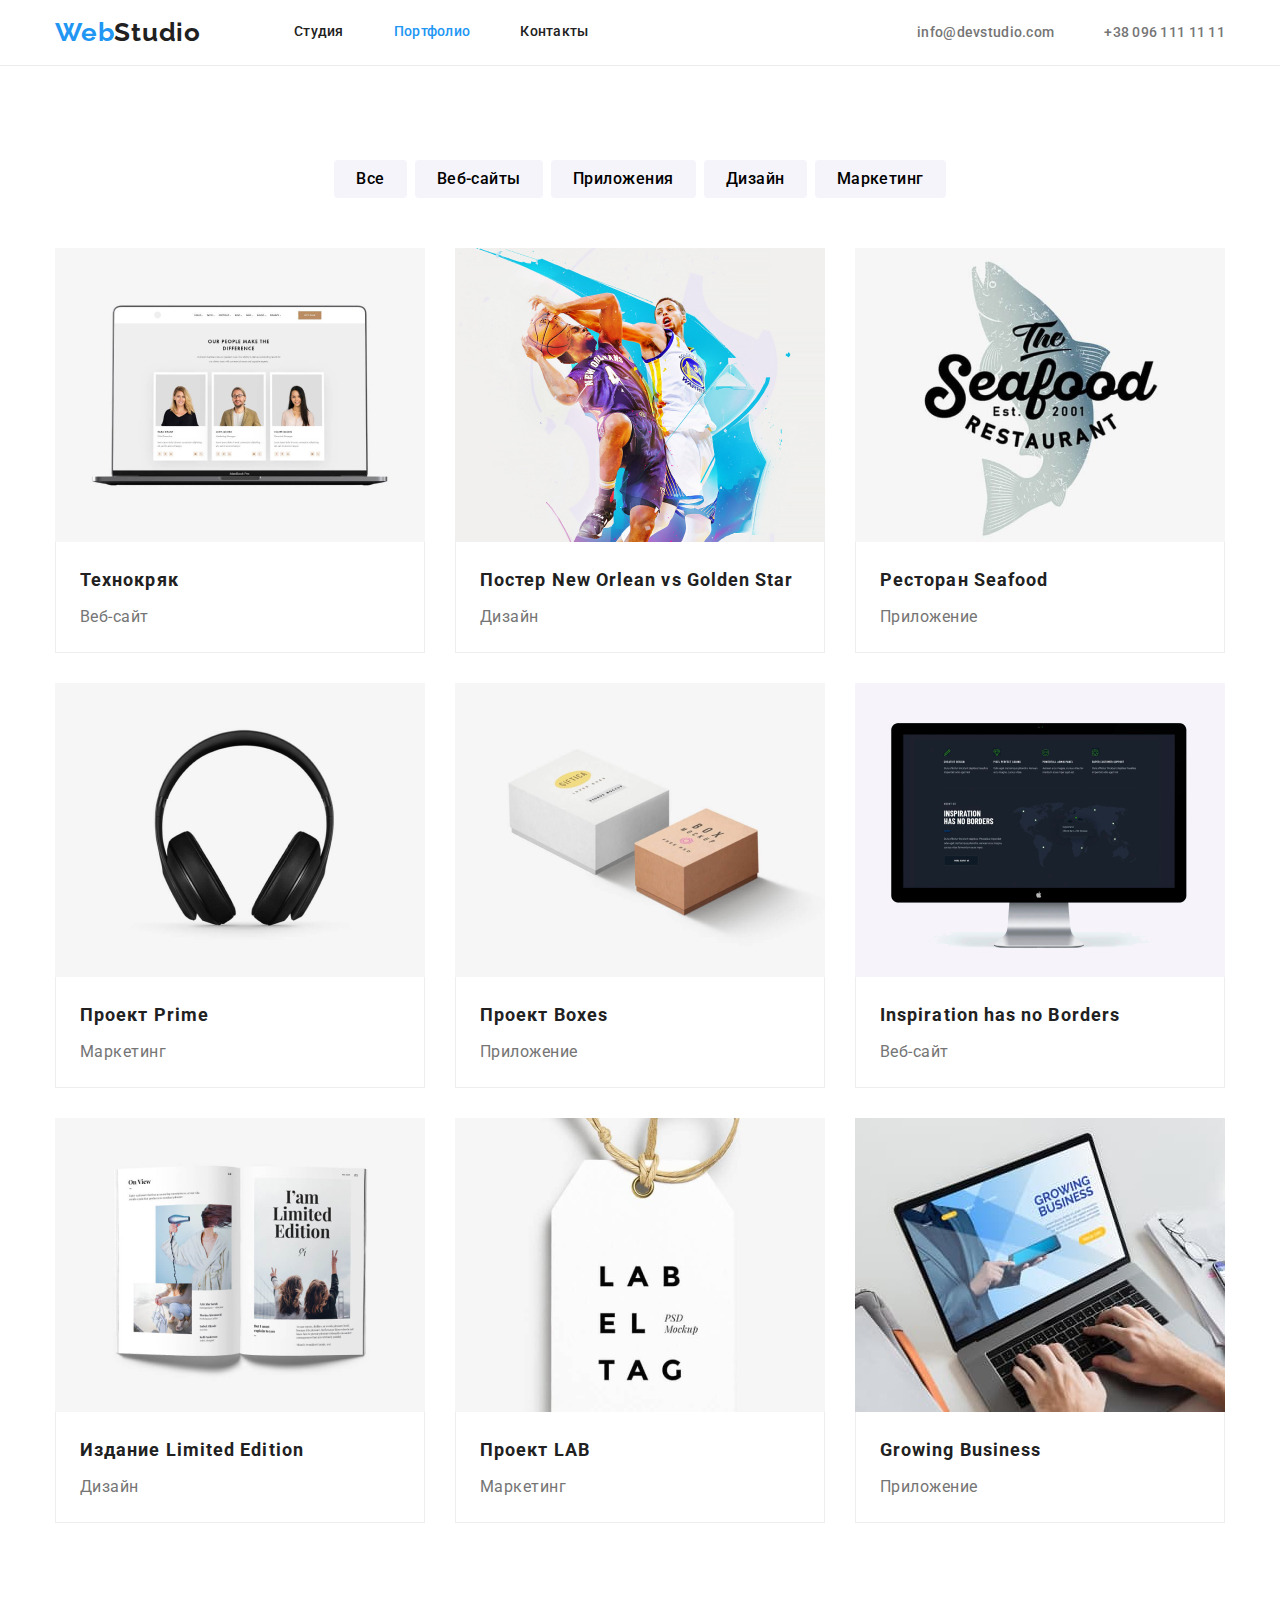
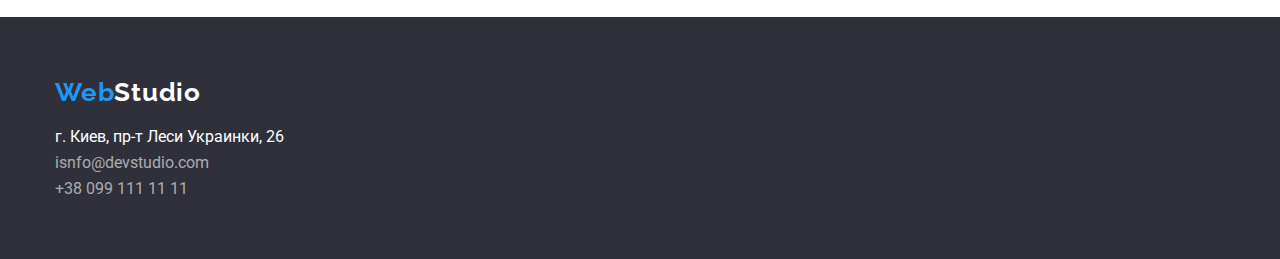
==== portfolio.html @ e45b75da "1" ====
<!DOCTYPE html>
<html lang="ru">
  <head>
    <meta charset="UTF-8" />
    <meta http-equiv="X-UA-Compatible" content="IE=edge" />
    <meta name="viewport" content="width=device-width, initial-scale=1.0" />
    <title>Document</title>
    <link
      rel="stylesheet"
      href="https://cdnjs.cloudflare.com/ajax/libs/modern-normalize/1.1.0/modern-normalize.min.css"
    />
    <link rel="preconnect" href="https://fonts.googleapis.com" />
    <link rel="preconnect" href="https://fonts.gstatic.com" crossorigin />
    <link rel="preconnect" href="https://fonts.googleapis.com" />
    <link rel="preconnect" href="https://fonts.gstatic.com" crossorigin />
    <link
      href="https://fonts.googleapis.com/css2?family=Raleway:wght@700&family=Roboto:wght@400;500;700;900&display=swap"
      rel="stylesheet"
    />
    <link rel="stylesheet" href="./css/stile.css" />
  </head>
  <body class="body">
    <header class="header">
      <div class="container header-conteiner">
        <nav class="navigation">
          <a href="" class="header-logo logo"
            ><span class="color-logo">Web</span>Studio</a
          >
          <ul class="header-list">
            <li class="header-item">
              <a href="./index.html" class="header-link">Студия</a>
            </li>
            <li class="header-item">
              <a href="./portfolio.html" class="header-link"
                ><span class="color-studio">Портфолио</span></a
              >
            </li>
            <li class="header-item">
              <a href="" class="header-link">Контакты</a>
            </li>
          </ul>
        </nav>
        <ul class="header-list-contacts">
          <li class="header-item-contacts">
            <a href="mailto:info@devstudio.com" class="header-link-tel"
              >info@devstudio.com</a
            >
          </li>
          <li class="header-item-contacts">
            <a href="tel:+380961111111" class="header-link-tel"
              >+38 096 111 11 11</a
            >
          </li>
        </ul>
      </div>
    </header>
    <main>
      <section class="section filter">
        <div class="container container-content">
          <h1 class="visually-hidden">Фильтры</h1>
          <ul class="filter-list">
            <li class="filter-item">
              <button type="button" class="filter-btn">Все</button>
            </li>
            <li class="filter-item">
              <button type="button" class="filter-btn">Веб-сайты</button>
            </li>
            <li class="filter-item">
              <button type="button" class="filter-btn">Приложения</button>
            </li>
            <li class="filter-item">
              <button type="button" class="filter-btn">Дизайн</button>
            </li>
            <li class="filter-item">
              <button type="button" class="filter-btn">Маркетинг</button>
            </li>
          </ul>
          <ul class="content-list">
            <li class="content-item">
              <a href="">
                <img
                  src="./images/Технокряк.jpg"
                  alt="Фото команды проэкта"
                  width="370"
                  class="content-foto"
                />
                <div class="content-div">
                  <h2 class="content-title">Технокряк</h2>
                  <p class="content-text">Веб-сайт</p>
                </div>
              </a>
            </li>
            <li class="content-item">
              <a href="">
                <img
                  src="./images/постер.jpg"
                  alt="Фото постера New Orlean vs Golden Star"
                  width="370"
                  class="content-foto"
                />
                <div class="content-div">
                  <h2 class="content-title">
                    Постер New Orlean vs Golden Star
                  </h2>
                  <p class="content-text">Дизайн</p>
                </div>
              </a>
            </li>
            <li class="content-item">
              <a href="">
                <img
                  src="./images/логотип.jpg"
                  alt="Логотип ресторана Seafood"
                  width="370"
                  class="content-foto"
                />
                <div class="content-div">
                  <h2 class="content-title">Ресторан Seafood</h2>
                  <p class="content-text">Приложение</p>
                </div>
              </a>
            </li>
            <li class="content-item">
              <a href="">
                <img
                  src="./images/наушники.jpg"
                  alt="Фото наушников"
                  width="370"
                  class="content-foto"
                />
                <div class="content-div">
                  <h2 class="content-title">Проект Prime</h2>
                  <p class="content-text">Маркетинг</p>
                </div>
              </a>
            </li>
            <li class="content-item">
              <a href="">
                <img
                  src="./images/коробки.jpg"
                  alt="Фото двух коробок"
                  width="370"
                  class="content-foto"
                />
                <div class="content-div">
                  <h2 class="content-title">Проект Boxes</h2>
                  <p class="content-text">Приложение</p>
                </div>
              </a>
            </li>
            <li class="content-item">
              <a href="">
                <img
                  src="./images/Экран-монитора.jpg"
                  alt="Фото рабочей панели сайта"
                  width="370"
                  class="content-foto"
                />
                <div class="content-div">
                  <h2 class="content-title">Inspiration has no Borders</h2>
                  <p class="content-text">Веб-сайт</p>
                </div>
              </a>
            </li>
            <li class="content-item">
              <a href="">
                <img
                  src="./images/Страницы.jpg"
                  alt="Фото двух страниц из книги"
                  width="370"
                  class="content-foto"
                />
                <div class="content-div">
                  <h2 class="content-title">Издание Limited Edition</h2>
                  <p class="content-text">Дизайн</p>
                </div>
              </a>
            </li>
            <li class="content-item">
              <a href="">
                <img
                  src="./images/Стилизованные-буквы.jpg"
                  alt="Фото страницы с буквами со стилизированным шрифтом"
                  width="370"
                  class="content-foto"
                />
                <div class="content-div">
                  <h2 class="content-title">Проект LAB</h2>
                  <p class="content-text">Маркетинг</p>
                </div>
              </a>
            </li>
            <li class="content-item">
              <a href="">
                <img
                  src="./images/открытый-ноут.jpg"
                  alt="Фото ноутбука с запущенным приложением"
                  width="370"
                  class="content-foto"
                />
                <div class="content-div">
                  <h2 class="content-title">Growing Business</h2>
                  <p class="content-text">Приложение</p>
                </div>
              </a>
            </li>
          </ul>
        </div>
      </section>
    </main>
    <footer class="footer">
      <div class="container container-footer">
        <a href="" class="footer-logo logo"
          ><span class="color-logo">Web</span>Studio</a
        >
        <address class="footer-address">
          <ul class="footer-list">
            <li class="footer-item">
              <a href="" class="footer-link-address"
                >г. Киев, пр-т Леси Украинки, 26</a
              >
            </li>
            <li class="footer-item">
              <a href="mailto:info@devstudio.com" class="footer-link"
                >isnfo@devstudio.com</a
              >
            </li>
            <li class="footer-item">
              <a href="tel:+380991111111" class="footer-link"
                >+38 099 111 11 11</a
              >
            </li>
          </ul>
        </address>
      </div>
    </footer>
  </body>
</html>
---- css/stile.css ----
:root {
  --header-color-white: #ffffff;
  --header-color-black: #212121;
  --text-color-grey: #757575;
  --btn-color-blue: #2196f3;
  --fon-background-grey: #2f303a;
  --fon-background-white: #e5e5e5;
  --bacground-team: #f5f4fa;
  --footer-link-color: rgba(255, 255, 255, 0.6);
}

body {
  font-family: "Roboto", sans-serif;
  color: var(--text-color-grey);
}

/* different*/
.visually-hidden {
  position: absolute;
  white-space: nowrap;
  width: 1px;
  height: 1px;
  overflow: hidden;
  border: 0;
  padding: 0;
  clip: rect(0 0 0 0);
  clip-path: inset(50%);
  margin: -1px;
}
img {
  display: block;
  max-width: 100%;
  height: auto;
}
a {
  text-decoration: none;
}

li {
  list-style-type: none;
}

p,
h1,
h2,
h3,
h4,
h5,
h6 {
  margin: 0;
}
ul {
  margin: 0;
  padding: 0;
}

/* header */
.container {
  width: 1200px;
  padding-left: 15px;
  padding-right: 15px;
  margin-left: auto;
  margin-right: auto;
}
.header-conteiner {
  display: flex;
  align-items: center;
}
.header {
  border-bottom: 1px solid #ececec;
}

.navigation {
  display: flex;
  align-items: center;
}
.logo {
  font-family: "Raleway", sans-serif;
  font-weight: 700;
  font-size: 26px;
  line-height: 1.19;
  letter-spacing: 0.03em;
}
.header-logo {
  margin-right: 93px;
  color: var(--header-color-black);
}
.color-logo {
  color: var(--btn-color-blue);
}

.header-list {
  display: flex;
}
.header-item {
  font-weight: 500;
  font-size: 14px;
  line-height: 1.14;
  letter-spacing: 0.02em;
  color: var(--text-color-grey);
}
.header-list .header-item:not(:last-child) {
  margin-right: 50px;
}
.header-list-contacts {
  display: flex;
  margin-left: auto;
}
.header-list-contacts .header-item-contacts:not(:last-child) {
  margin-right: 50px;
}

.header-link {
  display: block;
  padding-top: 24px;
  padding-bottom: 25px;
  font-weight: 500;
  font-size: 14px;
  line-height: 1.14;
  letter-spacing: 0.02em;
  color: var(--header-color-black);
}
.color-studio {
  color: var(--btn-color-blue);
}
.header-link:hover,
.header-link:focus,
.header-link:active {
  color: var(--btn-color-blue);
}

.header-link-tel {
  display: block;
  font-weight: 500;
  font-size: 14px;
  line-height: 1.14;
  letter-spacing: 0.02em;
  color: var(--text-color-grey);
}
.header-link-tel:hover,
.header-link-tel:focus,
.header-link-tel:active {
  color: var(--btn-color-blue);
}

/* .index.html */
/* hero */

.hero {
  padding-top: 200px;
  padding-bottom: 200px;
  background: var(--fon-background-grey);
}

.hero-title {
  display: block;
  width: 696px;
  margin: 0 auto;
  text-align: center;
  font-weight: 900;
  font-size: 44px;
  line-height: 1.36;
  letter-spacing: 0.06em;
  text-transform: uppercase;
  color: var(--header-color-white);
}

.btn {
  display: block;
  width: 200px;
  margin: 0 auto;
  text-align: center;
  margin-top: 30px;
  border-radius: 4px;

  font-family: inherit;
  font-weight: 700;
  font-size: 16px;
  line-height: 1.87;
  letter-spacing: 0.06em;
  color: var(--header-color-white);
  background-color: var(--btn-color-blue);
  cursor: pointer;
}

.btn:hover,
.filter-btn:hover,
.btn:focus,
.filter-btn:focus,
.btn:active,
.filter-btn:active {
  color: var(--header-color-white);
  background-color: var(--btn-color-blue);
}

/* benefits */
.section {
  padding-top: 94px;
  padding-bottom: 94px;
}
.benefits-our {
  font-weight: 700;
  font-size: 36px;
  line-height: 1.17;
  letter-spacing: 0.03em;
  color: var(--header-color-black);
}
.benefits-list {
  display: flex;
}
.benefits-item:not(:last-child) {
  margin-right: 30px;
}
.benefits-title {
  margin-bottom: 10px;
  font-weight: 700;
  font-size: 14px;
  line-height: 1.14;
  letter-spacing: 0.03em;
  text-transform: uppercase;
  color: var(--header-color-black);
}

.benefits-text {
  font-weight: 400;
  font-size: 14px;
  line-height: 1.71;
  letter-spacing: 0.03em;
  color: var(--text-color-grey);
}
/* work */
.work {
  padding-top: 0;
}
.our-work {
  text-align: center;
  margin-bottom: 50px;
  font-weight: 700;
  font-size: 36px;
  line-height: 1.17;
  letter-spacing: 0.03em;
  color: var(--header-color-black);
}
.work-list {
  display: flex;
}
.work-item:not(:last-child) {
  margin-right: 30px;
}

/* team */
.team {
  background: var(--bacground-team);
}
.team-our {
  margin-bottom: 50px;
  text-align: center;
  font-weight: 700;
  font-size: 36px;
  line-height: 1.17;
  letter-spacing: 0.03em;
  color: var(--header-color-black);
}
.team-list {
  display: flex;
}

.team-item:not(:last-child) {
  margin-right: 30px;
}
.team-div {
  padding-top: 30px;
  padding-bottom: 30px;
  border: 1px solid #eeeeee;
  border-top: none;
}
.team-name {
  text-align: center;
  font-weight: 500;
  font-size: 16px;
  line-height: 1.19;
  letter-spacing: 0.03em;
  color: var(--header-color-black);
}
.team-list:not(:last-child) {
  margin-right: 30px;
}

.team-text {
  text-align: center;
  margin-top: 10px;
  font-weight: 400;
  font-size: 16px;
  line-height: 1.19;
  letter-spacing: 0.03em;
  color: var(--text-color-grey);
}

/* portfolio */
/* filter */

.filter-list {
  display: flex;
  flex-wrap: wrap;
  justify-content: center;
  margin-bottom: 50px;
}
.filter-item:not(:first-child) {
  margin-left: 8px;
}

.filter-btn {
  padding: 6px 22px;
  font-family: inherit;
  font-weight: 500;
  font-size: 16px;
  line-height: 1.63;
  letter-spacing: 0.03em;
  background: #f5f4fa;
  border-radius: 4px;
  border: none;
  cursor: pointer;
}

.color-portfolio {
  color: var(--btn-color-blue);
}

.filter-list .filter-btn:not(:last-child) {
  margin-left: 8px;
}
/* content */
.content-list {
  display: flex;
  flex-wrap: wrap;
  margin: -15px;
}

.content-item {
  width: calc((100% - 90px) / 3);
  margin: 15px;
}
.img {
  display: block;
  max-width: 100%;
  max-height: auto;
}
.content-div {
  padding-top: 20px;
  padding-bottom: 20px;
  padding-left: 24px;
  padding-right: 24px;
  border: 1px solid #eeeeee;
  border-top: none;
}
.content-title {
  margin-bottom: 4px;
  font-weight: 700;
  font-size: 18px;
  line-height: 2;
  letter-spacing: 0.06em;
  color: var(--header-color-black);
}

.content-text {
  font-size: 16px;
  line-height: 1.87;
  letter-spacing: 0.03em;
  color: var(--text-color-grey);
}

/* footer */

.footer {
  padding-bottom: 60px;
  padding-top: 60px;
  background-color: var(--fon-background-grey);
}

.footer-logo {
  display: inline-block;
  margin-bottom: 20px;
}
.footer-address {
  font-style: normal;
}

.footer-item:not(:last-child) {
  margin-bottom: 8px;
}

.footer-link:hover,
.footer-link-address:hover,
.footer-link:focus,
.footer-link-address:focus,
.footer-link:active,
.footer-link-address:active {
  color: var(--btn-color-blue);
}
.footer-logo {
  color: var(--header-color-white);
}
.footer-link-address {
  color: var(--header-color-white);
}
.footer-link {
  color: var(--footer-link-color);
}
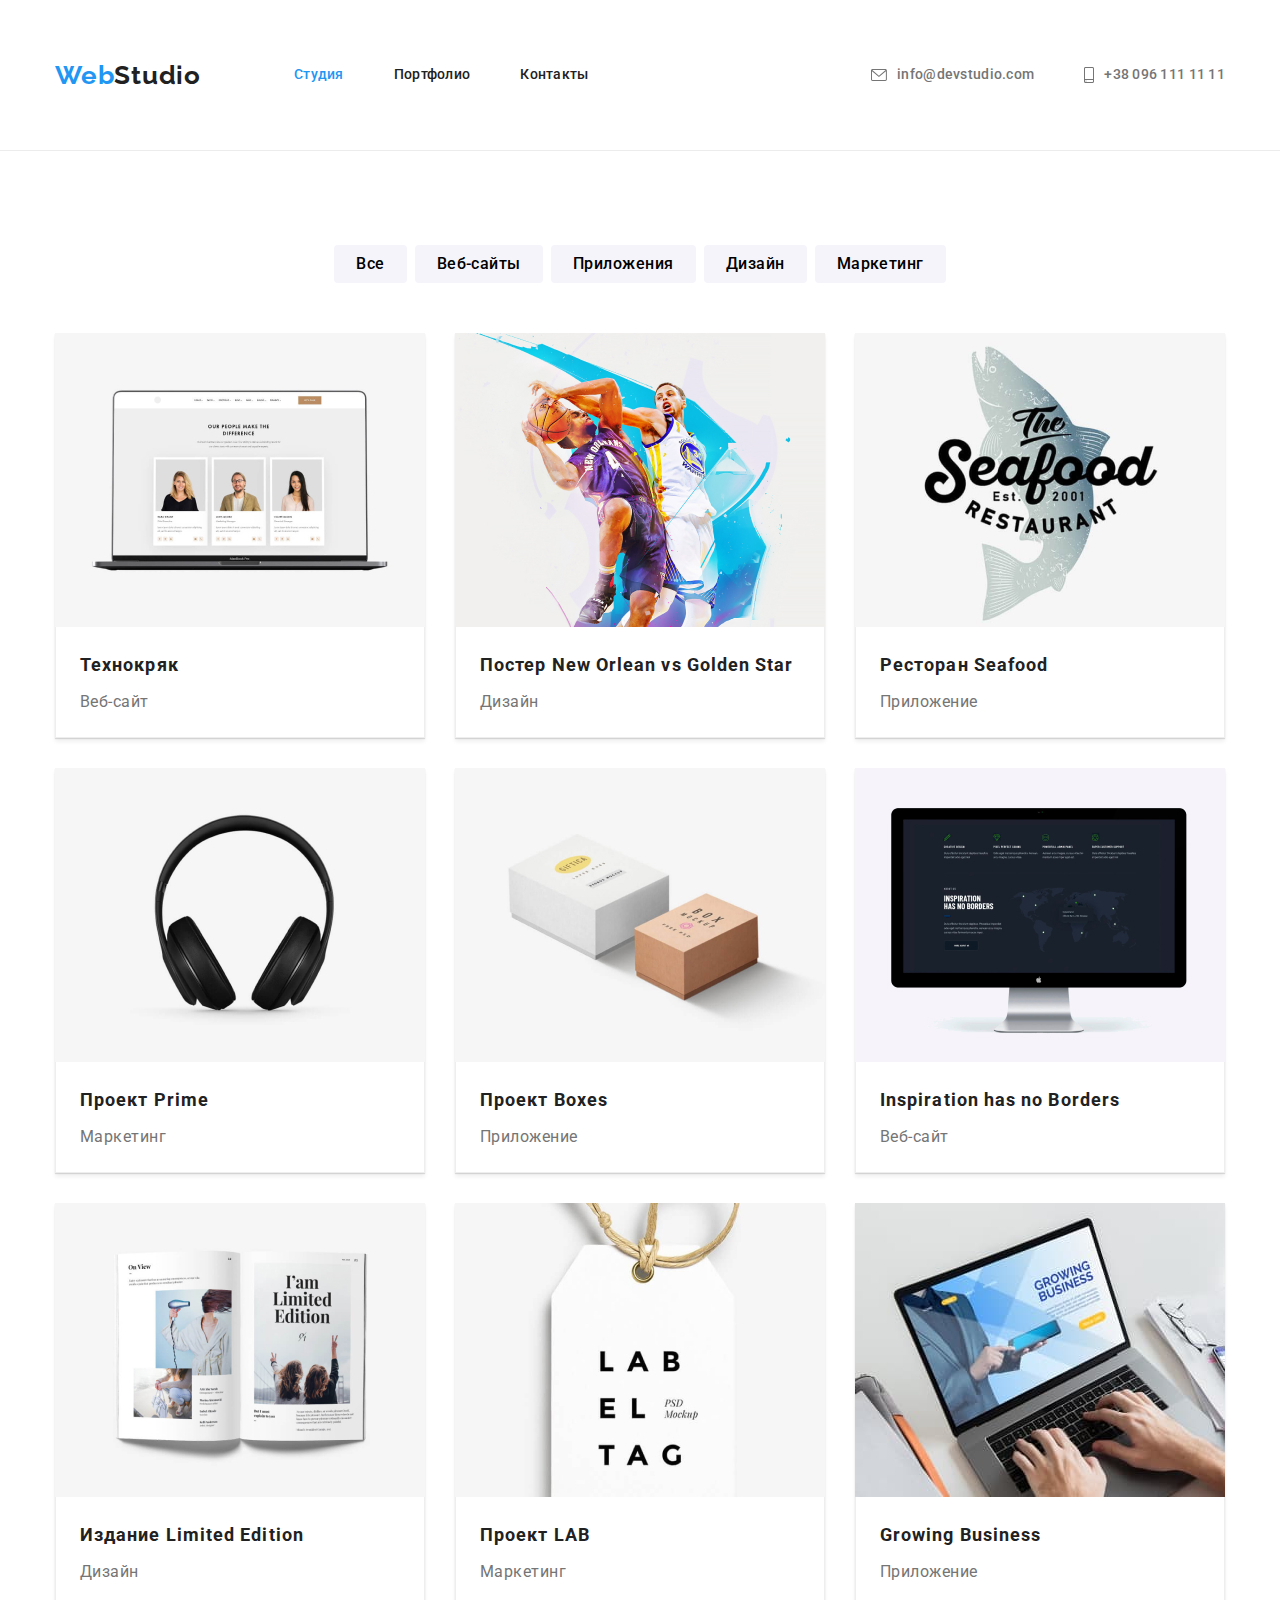
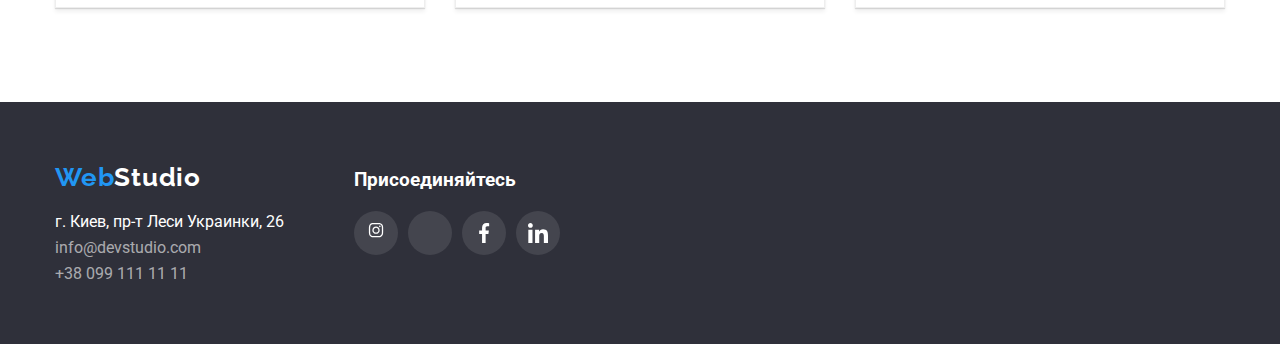
==== commit 847b975c: "Finish" ====
--- a/portfolio.html
+++ b/portfolio.html
@@ -28,12 +28,12 @@
           >
           <ul class="header-list">
             <li class="header-item">
-              <a href="./index.html" class="header-link">Студия</a>
+              <a href="./index.html" class="header-link"
+                ><span class="color-studio">Студия</span></a
+              >
             </li>
             <li class="header-item">
-              <a href="./portfolio.html" class="header-link"
-                ><span class="color-studio">Портфолио</span></a
-              >
+              <a href="./portfolio.html" class="header-link">Портфолио</a>
             </li>
             <li class="header-item">
               <a href="" class="header-link">Контакты</a>
@@ -43,13 +43,19 @@
         <ul class="header-list-contacts">
           <li class="header-item-contacts">
             <a href="mailto:info@devstudio.com" class="header-link-tel"
-              >info@devstudio.com</a
-            >
+              ><svg class="header-svg-icon" width="16" heigh="12">
+                <use href="./images/icons.svg#icon-envelope"></use>
+              </svg>
+              info@devstudio.com
+            </a>
           </li>
           <li class="header-item-contacts">
             <a href="tel:+380961111111" class="header-link-tel"
-              >+38 096 111 11 11</a
-            >
+              ><svg class="header-svg-icon" width="10" heigh="16">
+                <use href="./images/icons.svg#icon-smartphone"></use>
+              </svg>
+              +38 096 111 11 11
+            </a>
           </li>
         </ul>
       </div>
@@ -77,7 +83,7 @@
           </ul>
           <ul class="content-list">
             <li class="content-item">
-              <a href="">
+              <a href="" class="content-link">
                 <img
                   src="./images/Технокряк.jpg"
                   alt="Фото команды проэкта"
@@ -91,7 +97,7 @@
               </a>
             </li>
             <li class="content-item">
-              <a href="">
+              <a href="" class="content-link">
                 <img
                   src="./images/постер.jpg"
                   alt="Фото постера New Orlean vs Golden Star"
@@ -107,7 +113,7 @@
               </a>
             </li>
             <li class="content-item">
-              <a href="">
+              <a href="" class="content-link">
                 <img
                   src="./images/логотип.jpg"
                   alt="Логотип ресторана Seafood"
@@ -121,7 +127,7 @@
               </a>
             </li>
             <li class="content-item">
-              <a href="">
+              <a href="" class="content-link">
                 <img
                   src="./images/наушники.jpg"
                   alt="Фото наушников"
@@ -135,7 +141,7 @@
               </a>
             </li>
             <li class="content-item">
-              <a href="">
+              <a href="" class="content-link">
                 <img
                   src="./images/коробки.jpg"
                   alt="Фото двух коробок"
@@ -149,7 +155,7 @@
               </a>
             </li>
             <li class="content-item">
-              <a href="">
+              <a href="" class="content-link">
                 <img
                   src="./images/Экран-монитора.jpg"
                   alt="Фото рабочей панели сайта"
@@ -163,7 +169,7 @@
               </a>
             </li>
             <li class="content-item">
-              <a href="">
+              <a href="" class="content-link">
                 <img
                   src="./images/Страницы.jpg"
                   alt="Фото двух страниц из книги"
@@ -177,7 +183,7 @@
               </a>
             </li>
             <li class="content-item">
-              <a href="">
+              <a href="" class="content-link">
                 <img
                   src="./images/Стилизованные-буквы.jpg"
                   alt="Фото страницы с буквами со стилизированным шрифтом"
@@ -191,7 +197,7 @@
               </a>
             </li>
             <li class="content-item">
-              <a href="">
+              <a href="" class="content-link">
                 <img
                   src="./images/открытый-ноут.jpg"
                   alt="Фото ноутбука с запущенным приложением"
@@ -210,28 +216,63 @@
     </main>
     <footer class="footer">
       <div class="container container-footer">
-        <a href="" class="footer-logo logo"
-          ><span class="color-logo">Web</span>Studio</a
-        >
-        <address class="footer-address">
-          <ul class="footer-list">
-            <li class="footer-item">
-              <a href="" class="footer-link-address"
-                >г. Киев, пр-т Леси Украинки, 26</a
-              >
-            </li>
-            <li class="footer-item">
-              <a href="mailto:info@devstudio.com" class="footer-link"
-                >isnfo@devstudio.com</a
-              >
-            </li>
-            <li class="footer-item">
-              <a href="tel:+380991111111" class="footer-link"
-                >+38 099 111 11 11</a
-              >
-            </li>
-          </ul>
-        </address>
+        <div class="footer-foundation">
+          <a href="" class="footer-logo logo"
+            ><span class="color-logo">Web</span>Studio</a
+          >
+          <address class="footer-address">
+            <ul class="footer-list">
+              <li class="footer-item">
+                <a href="" class="footer-link-address"
+                  >г. Киев, пр-т Леси Украинки, 26</a
+                >
+              </li>
+              <li class="footer-item">
+                <a href="mailto:info@devstudio.com" class="footer-link"
+                  >info@devstudio.com</a
+                >
+              </li>
+              <li class="footer-item">
+                <a href="tel:+380991111111" class="footer-link"
+                  >+38 099 111 11 11</a
+                >
+              </li>
+            </ul>
+          </address>
+        </div>
+        <div class="footer-socials">
+          <h3 class="footer-join">Присоединяйтесь</h3>
+          <ul class="footer-join-list">
+            <li class="footer-socials-item">
+              <a href="" class="footer-socials-link">
+                <svg class="footer-socials-icon" width="20" height="20">
+                  <use href="./images/icons.svg#icon-instagram"></use>
+                </svg>
+              </a>
+            </li>
+            <li class="footer-socials-item">
+              <a href="" class="footer-socials-link">
+                <svg class="footer-socials-icon" width="20" height="20">
+                  <use href="./images/icons.svg#icon-twitter-1-1"></use>
+                </svg>
+              </a>
+            </li>
+            <li class="footer-socials-item">
+              <a href="" class="footer-socials-link">
+                <svg class="footer-socials-icon" width="20" height="20">
+                  <use href="./images/icons.svg#icon-facebook"></use>
+                </svg>
+              </a>
+            </li>
+            <li class="footer-socials-item">
+              <a href="" class="footer-socials-link">
+                <svg class="footer-socials-icon" width="20" height="20">
+                  <use href="./images/icons.svg#icon-linkedin"></use>
+                </svg>
+              </a>
+            </li>
+          </ul>
+        </div>
       </div>
     </footer>
   </body>
--- a/css/stile.css
+++ b/css/stile.css
@@ -6,7 +6,9 @@
   --fon-background-grey: #2f303a;
   --fon-background-white: #e5e5e5;
   --bacground-team: #f5f4fa;
+  --border-radius: #afb1b8;
   --footer-link-color: rgba(255, 255, 255, 0.6);
+  --socials-icon: #afb1b8;
 }
 
 body {
@@ -130,7 +132,8 @@
 }
 
 .header-link-tel {
-  display: block;
+  display: flex;
+  align-items: center;
   font-weight: 500;
   font-size: 14px;
   line-height: 1.14;
@@ -142,21 +145,31 @@
 .header-link-tel:active {
   color: var(--btn-color-blue);
 }
+.header-svg-icon {
+  margin-right: 10px;
+  fill: currentColor;
+}
 
 /* .index.html */
 /* hero */
 
 .hero {
-  padding-top: 200px;
-  padding-bottom: 200px;
-  background: var(--fon-background-grey);
+  width: 1600px;
+  height: 600px;
+  text-align: center;
+  background-color: var(--fon-background-grey);
+  background-image: linear-gradient(rgba(0, 0, 0, 0.25), rgba(0, 0, 0, 0.25)),
+    url(../images/background-hero.jpg);
+  background-position: center;
+  background-size: cover;
+  background-repeat: no-repeat;
+  padding: 200px 0;
 }
 
 .hero-title {
   display: block;
   width: 696px;
   margin: 0 auto;
-  text-align: center;
   font-weight: 900;
   font-size: 44px;
   line-height: 1.36;
@@ -172,7 +185,7 @@
   text-align: center;
   margin-top: 30px;
   border-radius: 4px;
-
+  border: none;
   font-family: inherit;
   font-weight: 700;
   font-size: 16px;
@@ -180,15 +193,13 @@
   letter-spacing: 0.06em;
   color: var(--header-color-white);
   background-color: var(--btn-color-blue);
+  box-shadow: 0px 4px 4px rgba(0, 0, 0, 0.15);
   cursor: pointer;
 }
 
 .btn:hover,
-.filter-btn:hover,
 .btn:focus,
-.filter-btn:focus,
-.btn:active,
-.filter-btn:active {
+.btn:active {
   color: var(--header-color-white);
   background-color: var(--btn-color-blue);
 }
@@ -211,6 +222,14 @@
 .benefits-item:not(:last-child) {
   margin-right: 30px;
 }
+.benefits-div-icon {
+  display: flex;
+  align-items: center;
+  justify-content: center;
+  margin-bottom: 30px;
+  background-color: var(--fon-background-white);
+  border-radius: 4px;
+}
 .benefits-title {
   margin-bottom: 10px;
   font-weight: 700;
@@ -263,6 +282,12 @@
 }
 .team-list {
   display: flex;
+}
+.team-item {
+  background: var(--header-color-white);
+  box-shadow: 0px 1px 3px rgba(0, 0, 0, 0.12), 0px 1px 1px rgba(0, 0, 0, 0.14),
+    0px 2px 1px rgba(0, 0, 0, 0.2);
+  border-radius: 0px 0px 4px 4px;
 }
 
 .team-item:not(:last-child) {
@@ -295,7 +320,86 @@
   letter-spacing: 0.03em;
   color: var(--text-color-grey);
 }
-
+.team-socials-list {
+  display: flex;
+  justify-content: center;
+}
+.team-socials-item {
+  width: 44px;
+  height: 44px;
+}
+.team-socials-item:not(:last-child) {
+  margin-right: 10px;
+}
+.team-socials-link {
+  display: flex;
+  align-items: center;
+  justify-content: center;
+  width: 100%;
+  height: 100%;
+  margin-top: 16px;
+  background-color: var(--header-color-white);
+  border-radius: 50%;
+}
+.team-socials-link + .team-socials-link {
+  margin-left: 10px;
+}
+.team-socials-icon {
+  fill: var(--socials-icon);
+}
+.team-socials-link:hover,
+.team-socials-link:focus {
+  background-color: var(--btn-color-blue);
+  fill: var(--header-color-white);
+}
+.team-socials-link:hover .team-socials-icon,
+.team-socials-link:focus .team-socials-icon {
+  fill: var(--header-color-white);
+}
+
+/* clients */
+.clients-name {
+  margin-bottom: 50px;
+  font-weight: 700;
+  font-size: 36px;
+  line-height: 1.17;
+  letter-spacing: 0.03em;
+  text-align: center;
+  color: var(--header-color-black);
+}
+.clients-list {
+  display: flex;
+  align-items: center;
+  justify-content: center;
+}
+.clients-item {
+  width: 170px;
+  height: 92px;
+}
+.clients-item:not(:last-child) {
+  margin-right: 30px;
+}
+.clients-link {
+  display: flex;
+  align-items: center;
+  justify-content: center;
+  width: 100%;
+  height: 100%;
+  border: 1px solid #afb1b8;
+  border-radius: 4px;
+  background-color: var(--header-color-white);
+}
+.clients-link:hover,
+.clients-link:focus {
+  border: 1px solid #2196f3;
+}
+.clients-link:hover .clients-svg-icon,
+.clients-link:focus .clients-svg-icon {
+  fill: var(--btn-color-blue);
+}
+.clients-svg-icon {
+  fill: var(--socials-icon);
+}
 /* portfolio */
 /* filter */
 
@@ -321,7 +425,14 @@
   border: none;
   cursor: pointer;
 }
-
+.filter-btn:hover,
+.filter-btn:focus,
+.filter-btn:active {
+  color: var(--header-color-white);
+  background-color: var(--btn-color-blue);
+  box-shadow: 0px 3px 1px rgba(0, 0, 0, 0.1), 0px 1px 2px rgba(0, 0, 0, 0.08),
+    0px 2px 2px rgba(0, 0, 0, 0.12);
+}
 .color-portfolio {
   color: var(--btn-color-blue);
 }
@@ -339,11 +450,22 @@
 .content-item {
   width: calc((100% - 90px) / 3);
   margin: 15px;
+  box-shadow: 0px 1px 1px rgba(0, 0, 0, 0.12), 0px 4px 4px rgba(0, 0, 0, 0.06);
 }
 .img {
   display: block;
   max-width: 100%;
   max-height: auto;
+}
+.content-link {
+  display: block;
+  width: 100%;
+  height: 100%;
+  background: var(--header-color-white);
+}
+.content-link:hover,
+.content-link:focus {
+  box-shadow: 0px 1px 1px rgba(0, 0, 0, 0.12), 0px 4px 4px rgba(0, 0, 0, 0.06);
 }
 .content-div {
   padding-top: 20px;
@@ -370,7 +492,10 @@
 }
 
 /* footer */
-
+.container-footer {
+  display: flex;
+  align-items: baseline;
+}
 .footer {
   padding-bottom: 60px;
   padding-top: 60px;
@@ -406,3 +531,46 @@
 .footer-link {
   color: var(--footer-link-color);
 }
+
+.footer-socials {
+  width: 206px;
+  height: 80px;
+  margin-left: 70px;
+}
+.footer-join {
+  margin-bottom: 20px;
+  color: var(--header-color-white);
+}
+.footer-join-list {
+  display: flex;
+  justify-content: center;
+}
+.footer-socials-item {
+  width: 44px;
+  height: 44px;
+}
+.footer-socials-item + .footer-socials-item {
+  margin-left: 10px;
+}
+.footer-socials-link {
+  display: flex;
+  align-items: center;
+  justify-content: center;
+  width: 100%;
+  height: 100%;
+  border-radius: 50%;
+  background-color: rgba(255, 255, 255, 0.1);
+}
+.footer-socials-icon {
+  fill: var(--header-color-white);
+}
+
+.footer-socials-link:hover,
+.footer-socials-link:focus {
+  background-color: var(--btn-color-blue);
+  fill: var(--header-color-white);
+}
+.footer-socials-icon:hover .team-socials-icon,
+.footer-socials-icon:focus .team-socials-icon {
+  fill: var(--header-color-white);
+}
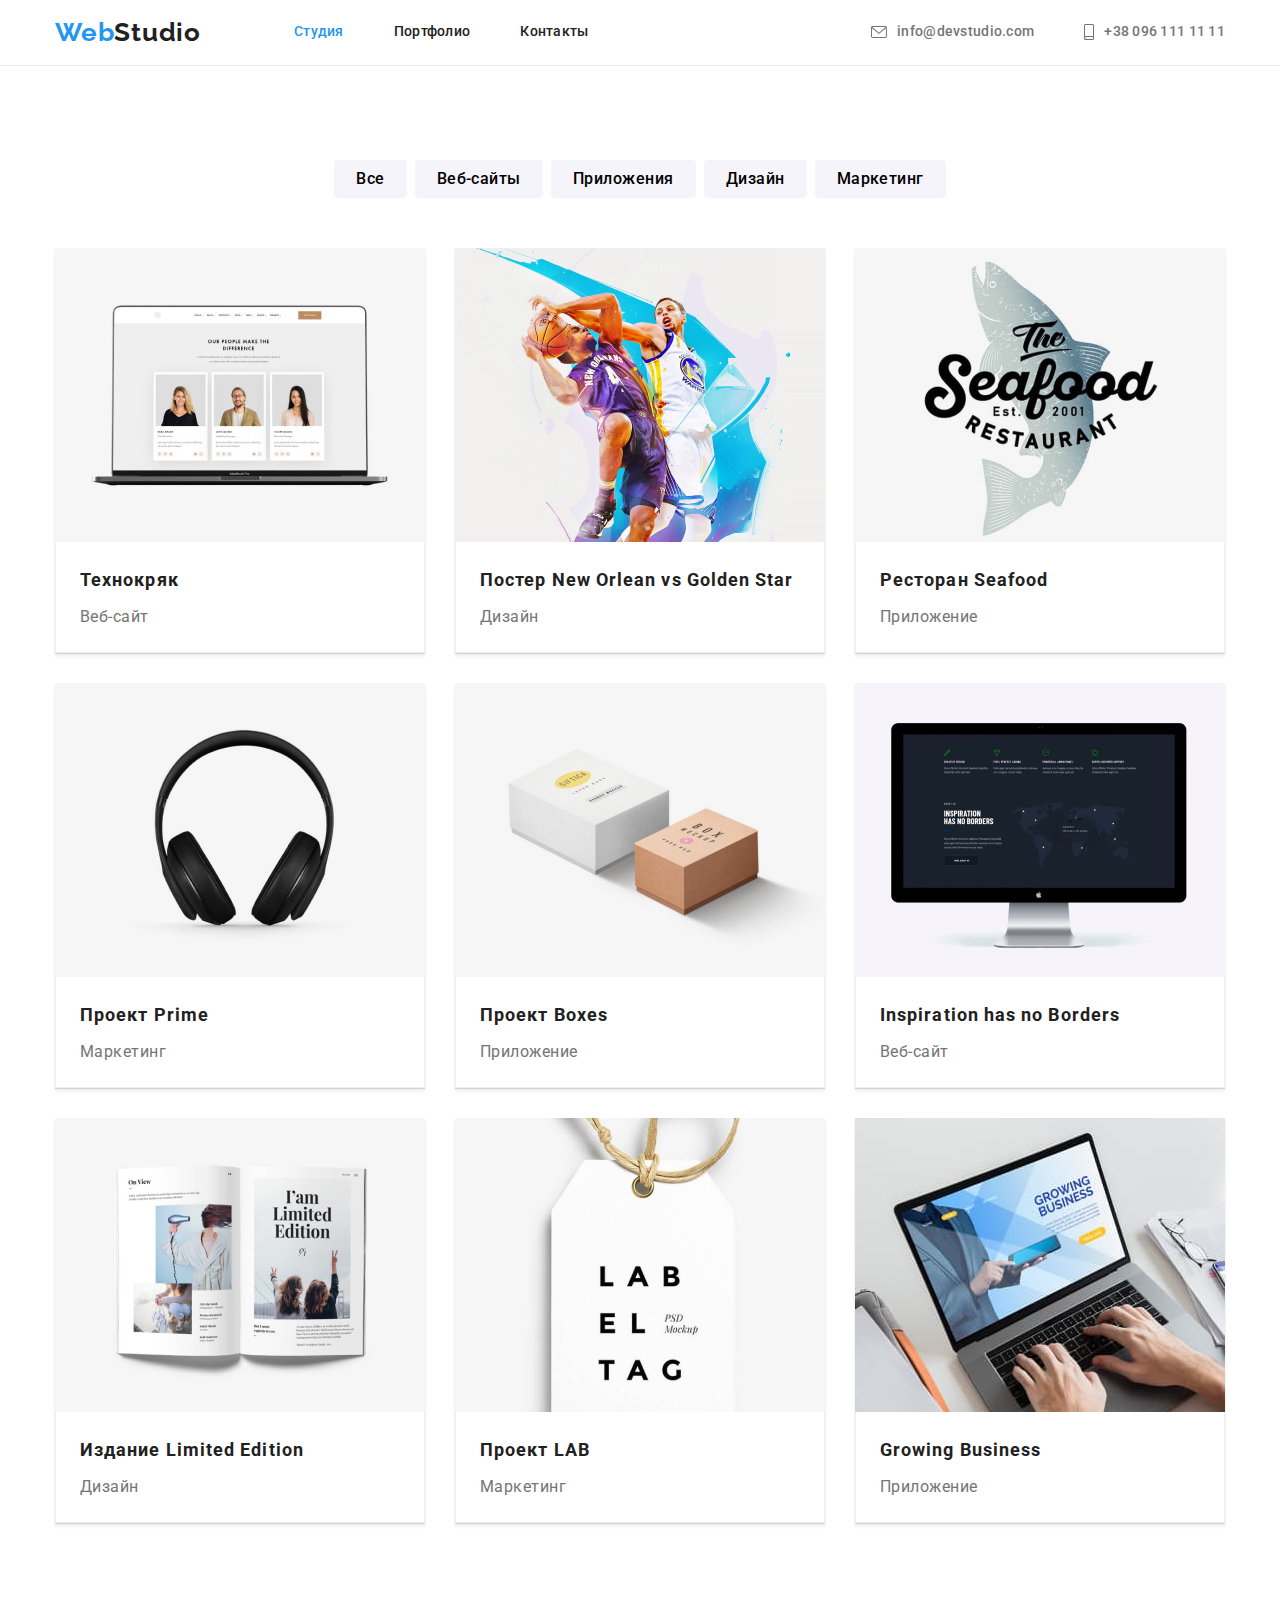
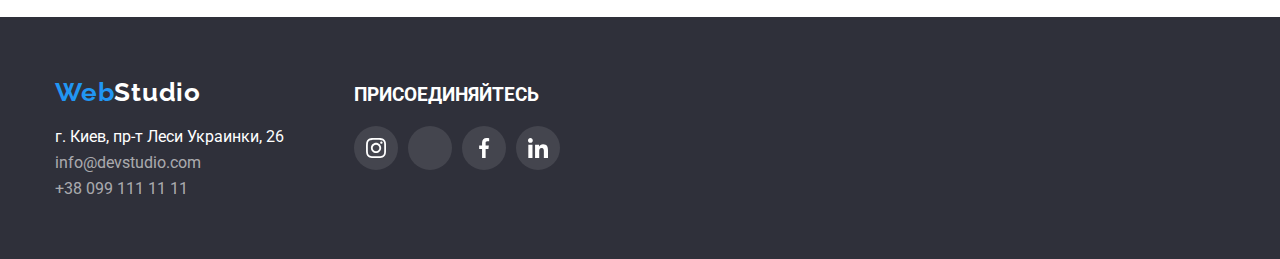
==== commit 7cd97ddb: "Finish2" ====
--- a/portfolio.html
+++ b/portfolio.html
@@ -43,7 +43,7 @@
         <ul class="header-list-contacts">
           <li class="header-item-contacts">
             <a href="mailto:info@devstudio.com" class="header-link-tel"
-              ><svg class="header-svg-icon" width="16" heigh="12">
+              ><svg class="header-svg-icon" width="16" height="12">
                 <use href="./images/icons.svg#icon-envelope"></use>
               </svg>
               info@devstudio.com
@@ -51,7 +51,7 @@
           </li>
           <li class="header-item-contacts">
             <a href="tel:+380961111111" class="header-link-tel"
-              ><svg class="header-svg-icon" width="10" heigh="16">
+              ><svg class="header-svg-icon" width="10" height="16">
                 <use href="./images/icons.svg#icon-smartphone"></use>
               </svg>
               +38 096 111 11 11
--- a/css/stile.css
+++ b/css/stile.css
@@ -227,7 +227,7 @@
   align-items: center;
   justify-content: center;
   margin-bottom: 30px;
-  background-color: var(--fon-background-white);
+  background-color: var(--bacground-team);
   border-radius: 4px;
 }
 .benefits-title {
@@ -323,6 +323,7 @@
 .team-socials-list {
   display: flex;
   justify-content: center;
+  margin-top: 16px;
 }
 .team-socials-item {
   width: 44px;
@@ -337,7 +338,6 @@
   justify-content: center;
   width: 100%;
   height: 100%;
-  margin-top: 16px;
   background-color: var(--header-color-white);
   border-radius: 50%;
 }
@@ -538,6 +538,7 @@
   margin-left: 70px;
 }
 .footer-join {
+  text-transform: uppercase;
   margin-bottom: 20px;
   color: var(--header-color-white);
 }
